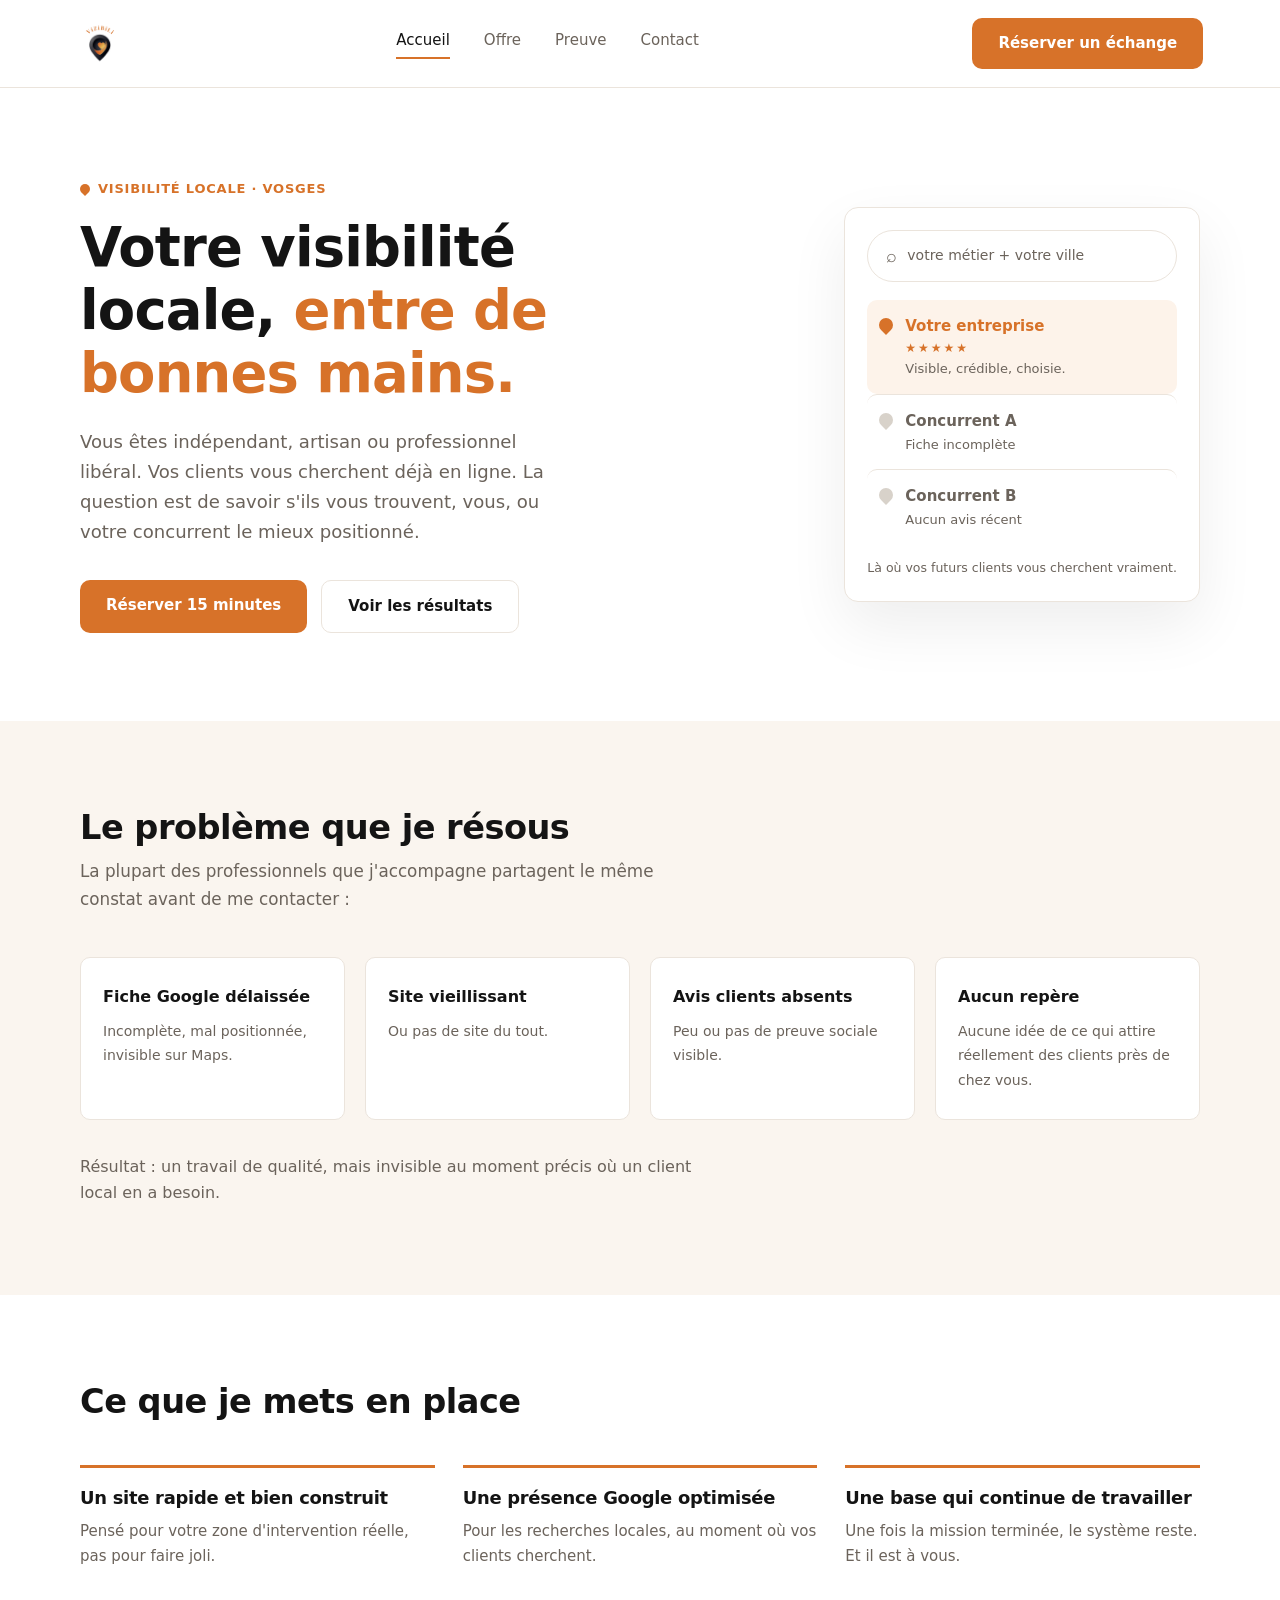
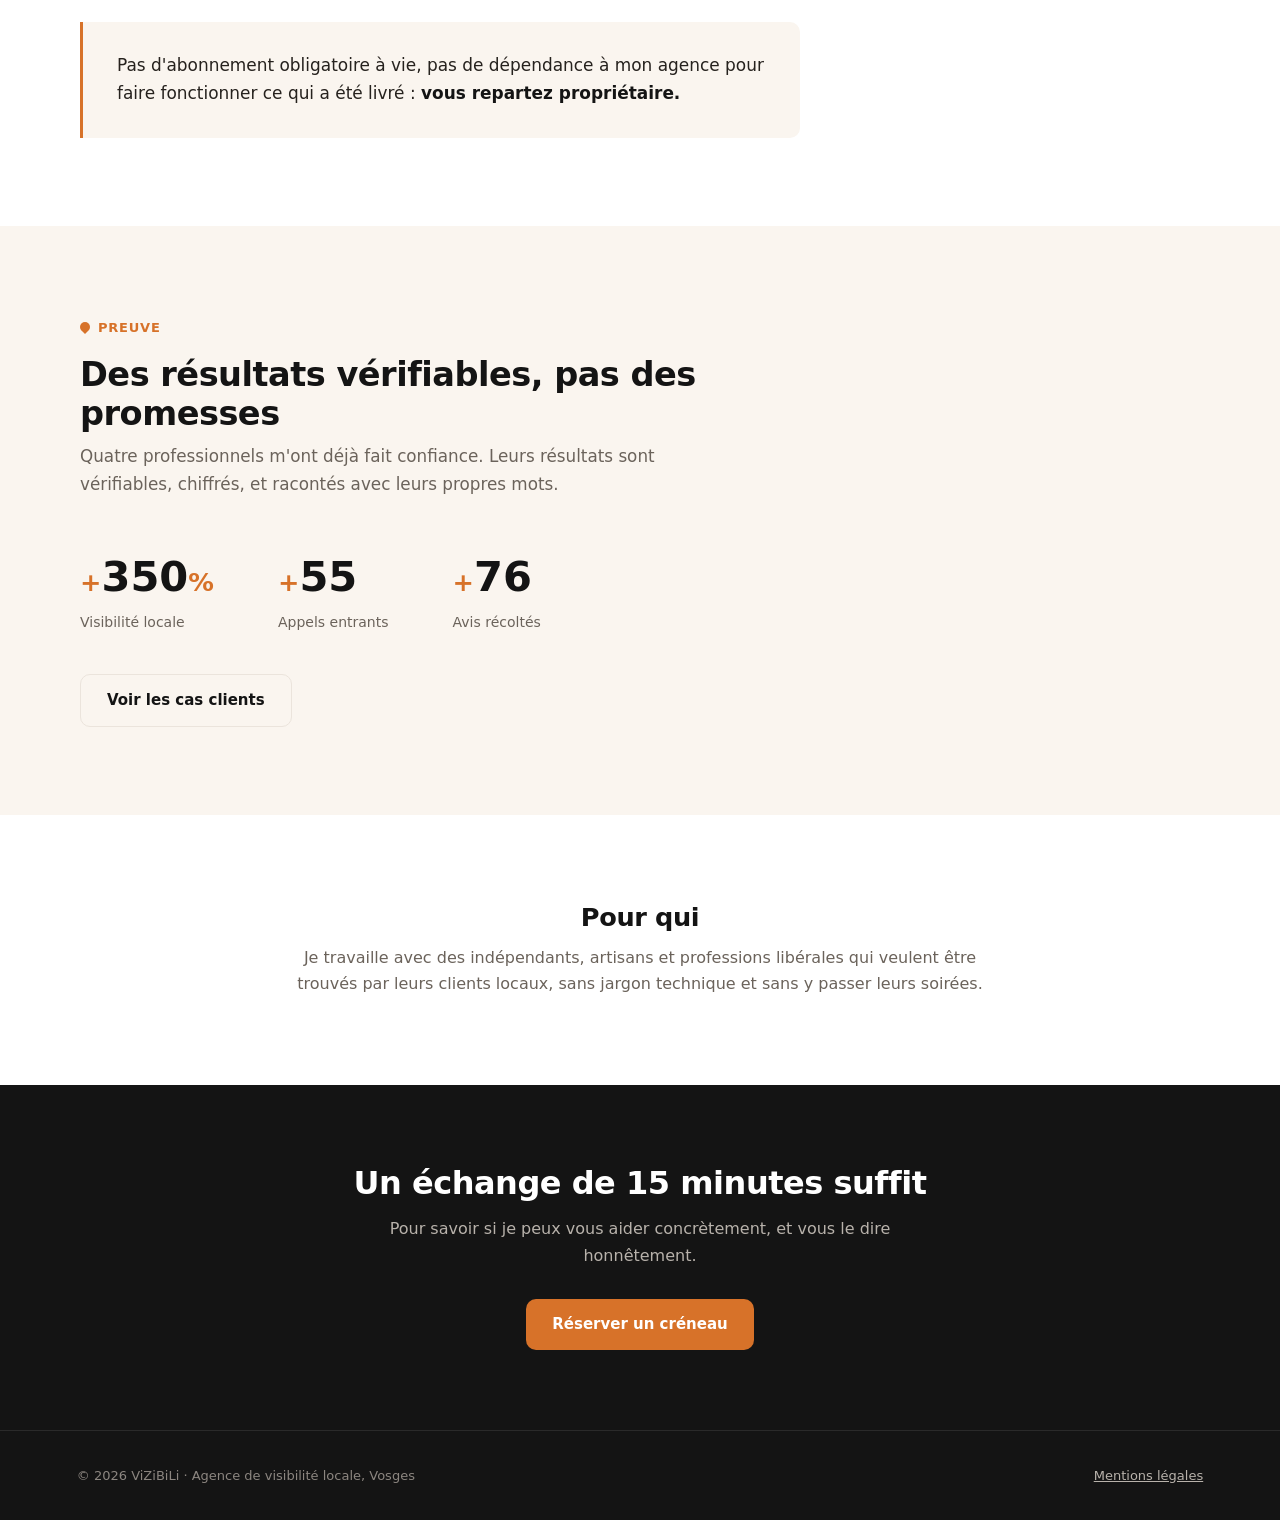
==== index.html @ 4ededbe7 "Add files via upload" ====
<!DOCTYPE html>
<html lang="fr">
<head>
<meta charset="UTF-8">
<meta name="viewport" content="width=device-width, initial-scale=1.0">
<title>Visibilité locale pour indépendants et artisans · ViZiBiLi</title>
<meta name="description" content="J'aide les indépendants, artisans et professions libérales à être trouvés par leurs clients locaux. Site, fiche Google, résultats vérifiables.">
<link rel="canonical" href="https://vizibili.fr/">
<link rel="icon" type="image/png" href="/assets/favicon.png">
<link rel="apple-touch-icon" href="/assets/apple-touch-icon.png">
<link rel="stylesheet" href="/assets/styles.css">
<meta property="og:title" content="Visibilité locale pour indépendants et artisans · ViZiBiLi">
<meta property="og:description" content="J'aide les indépendants, artisans et professions libérales à être trouvés par leurs clients locaux. Site, fiche Google, résultats vérifiables.">
<meta property="og:url" content="https://vizibili.fr/">
<meta property="og:type" content="website">
<meta property="og:image" content="https://vizibili.fr/assets/logo-vizibili.png">
<script type="application/ld+json">
{
  "@context": "https://schema.org",
  "@type": "ProfessionalService",
  "name": "ViZiBiLi",
  "url": "https://vizibili.fr/",
  "logo": "https://vizibili.fr/assets/logo-vizibili.png",
  "description": "Agence de visibilité locale pour indépendants, artisans et professions libérales.",
  "areaServed": "Vosges, France"
}
</script>
</head>
<body>

  <header class="site-header">
    <a href="/" aria-label="Accueil ViZiBiLi"><img src="/assets/logo-vizibili.png" alt="ViZiBiLi, agence de visibilité locale" width="200" height="200" style="height:46px;width:auto;"></a>
    <nav class="site-nav" aria-label="Navigation principale">
      <a href="/" class="actif">Accueil</a>
      <a href="/offre/">Offre</a>
      <a href="/cas-clients/">Preuve</a>
      <a href="/contact/">Contact</a>
    </nav>
    <a href="https://calendly.com/vizibili/15min" class="btn btn-plein">Réserver un échange</a>
  </header>

  <main>
  <section>
    <div class="contenu heros">
      <div>
        <p class="repere">Visibilité locale · Vosges</p>
        <h1>Votre visibilité locale, <em>entre de bonnes mains.</em></h1>
        <p class="sous-titre">Vous êtes indépendant, artisan ou professionnel libéral. Vos clients vous cherchent déjà en ligne. La question est de savoir s'ils vous trouvent, vous, ou votre concurrent le mieux positionné.</p>
        <div class="actions">
          <a href="https://calendly.com/vizibili/15min" class="btn btn-plein">Réserver 15 minutes</a>
          <a href="/cas-clients/" class="btn btn-ligne">Voir les résultats</a>
        </div>
      </div>
      <div class="carte-recherche" role="img" aria-label="Illustration : votre entreprise en tête des résultats de recherche locale">
        <div class="barre">votre métier + votre ville</div>
        <div class="resultat premier">
          <div class="pin"></div>
          <div>
            <div class="nom">Votre entreprise</div>
            <div class="etoiles">★★★★★</div>
            <div class="detail">Visible, crédible, choisie.</div>
          </div>
        </div>
        <div class="resultat">
          <div class="pin"></div>
          <div>
            <div class="nom-attenue">Concurrent A</div>
            <div class="detail">Fiche incomplète</div>
          </div>
        </div>
        <div class="resultat">
          <div class="pin"></div>
          <div>
            <div class="nom-attenue">Concurrent B</div>
            <div class="detail">Aucun avis récent</div>
          </div>
        </div>
        <div class="legende">Là où vos futurs clients vous cherchent vraiment.</div>
      </div>
    </div>
  </section>

  <section class="fond-chaud">
    <div class="contenu">
      <div class="titre-section">
        <h2>Le problème que je résous</h2>
        <p>La plupart des professionnels que j'accompagne partagent le même constat avant de me contacter :</p>
      </div>
      <div class="grille-4">
        <div class="carte-probleme"><strong>Fiche Google délaissée</strong><span>Incomplète, mal positionnée, invisible sur Maps.</span></div>
        <div class="carte-probleme"><strong>Site vieillissant</strong><span>Ou pas de site du tout.</span></div>
        <div class="carte-probleme"><strong>Avis clients absents</strong><span>Peu ou pas de preuve sociale visible.</span></div>
        <div class="carte-probleme"><strong>Aucun repère</strong><span>Aucune idée de ce qui attire réellement des clients près de chez vous.</span></div>
      </div>
      <p style="margin-top:34px; color:var(--texte-2); max-width:640px;">Résultat : un travail de qualité, mais invisible au moment précis où un client local en a besoin.</p>
    </div>
  </section>

  <section>
    <div class="contenu">
      <div class="titre-section">
        <h2>Ce que je mets en place</h2>
      </div>
      <div class="grille-3">
        <div class="pilier">
          <h3>Un site rapide et bien construit</h3>
          <p>Pensé pour votre zone d'intervention réelle, pas pour faire joli.</p>
        </div>
        <div class="pilier">
          <h3>Une présence Google optimisée</h3>
          <p>Pour les recherches locales, au moment où vos clients cherchent.</p>
        </div>
        <div class="pilier">
          <h3>Une base qui continue de travailler</h3>
          <p>Une fois la mission terminée, le système reste. Et il est à vous.</p>
        </div>
      </div>
      <div class="engagement">
        Pas d'abonnement obligatoire à vie, pas de dépendance à mon agence pour faire fonctionner ce qui a été livré : <strong>vous repartez propriétaire.</strong>
      </div>
    </div>
  </section>

  <section class="fond-chaud">
    <div class="contenu">
      <p class="repere">Preuve</p>
      <div class="titre-section">
        <h2>Des résultats vérifiables, pas des promesses</h2>
        <p>Quatre professionnels m'ont déjà fait confiance. Leurs résultats sont vérifiables, chiffrés, et racontés avec leurs propres mots.</p>
      </div>
      <div class="stats-bande">
        <div class="stat"><div class="chiffre"><small>+</small>350<small>%</small></div><div class="label">Visibilité locale</div></div>
        <div class="stat"><div class="chiffre"><small>+</small>55</div><div class="label">Appels entrants</div></div>
        <div class="stat"><div class="chiffre"><small>+</small>76</div><div class="label">Avis récoltés</div></div>
      </div>
      <a href="/cas-clients/" class="btn btn-ligne">Voir les cas clients</a>
    </div>
  </section>

  <section>
    <div class="contenu" style="max-width:720px; text-align:center;">
      <h2 style="font-size:1.6rem; margin-bottom:12px;">Pour qui</h2>
      <p style="color:var(--texte-2);">Je travaille avec des indépendants, artisans et professions libérales qui veulent être trouvés par leurs clients locaux, sans jargon technique et sans y passer leurs soirées.</p>
    </div>
  </section>

  <div class="bande-finale">
    <h2>Un échange de 15 minutes suffit</h2>
    <p>Pour savoir si je peux vous aider concrètement, et vous le dire honnêtement.</p>
    <a href="https://calendly.com/vizibili/15min" class="btn btn-plein">Réserver un créneau</a>
  </div>
  </main>

  <footer>
    <div>© 2026 ViZiBiLi · Agence de visibilité locale, Vosges</div>
    <div><a href="/mentions-legales/">Mentions légales</a></div>
  </footer>

</body>
</html>
---- assets/styles.css ----
/* ============================================================
   VIZIBILI.FR — Feuille de style de production
   Dérivée de VIZIBILI-SITE_MAQUETTE_v2 (fait foi pour le rendu)
   ============================================================ */

/* Polices : à héberger localement avant bascule (voir README).
   Tant que les fichiers woff2 ne sont pas déposés dans /fonts/,
   la pile de secours système prend le relais proprement. */
@font-face {
  font-family: 'Archivo';
  src: url('/fonts/archivo-700.woff2') format('woff2');
  font-weight: 700; font-style: normal; font-display: swap;
}
@font-face {
  font-family: 'Archivo';
  src: url('/fonts/archivo-800.woff2') format('woff2');
  font-weight: 800; font-style: normal; font-display: swap;
}
@font-face {
  font-family: 'Inter';
  src: url('/fonts/inter-400.woff2') format('woff2');
  font-weight: 400; font-style: normal; font-display: swap;
}
@font-face {
  font-family: 'Inter';
  src: url('/fonts/inter-600.woff2') format('woff2');
  font-weight: 600; font-style: normal; font-display: swap;
}

:root {
  --orange: #D77229;
  --orange-vif: #FF9A4D;
  --encre: #141414;
  --texte: #26221E;
  --texte-2: #6B635B;
  --papier: #FFFFFF;
  --papier-chaud: #FAF5EF;
  --trait: #EBE4DC;
  --rayon: 10px;
}

* { margin: 0; padding: 0; box-sizing: border-box; }
html { scroll-behavior: smooth; }
@media (prefers-reduced-motion: reduce) {
  html { scroll-behavior: auto; }
  * { transition: none !important; }
}

body {
  font-family: 'Inter', system-ui, -apple-system, 'Segoe UI', sans-serif;
  color: var(--texte);
  background: var(--papier);
  line-height: 1.65;
  font-size: 16px;
}

h1, h2, h3, h4 {
  font-family: 'Archivo', system-ui, -apple-system, 'Segoe UI', sans-serif;
  color: var(--encre);
  line-height: 1.15;
  letter-spacing: -0.015em;
}

a { color: inherit; }
a:focus-visible, button:focus-visible { outline: 3px solid var(--orange); outline-offset: 2px; }

/* ===== EN-TÊTE ===== */
.site-header {
  display: flex; align-items: center; justify-content: space-between; gap: 20px;
  padding: 18px 6vw;
  border-bottom: 1px solid var(--trait);
  background: var(--papier);
}
.site-header img { height: 46px; width: auto; display: block; }
.site-nav { display: flex; gap: 34px; font-size: 15px; font-weight: 500; }
.site-nav a { text-decoration: none; color: var(--texte-2); padding-bottom: 4px; }
.site-nav a.actif { color: var(--encre); border-bottom: 2px solid var(--orange); }
.site-nav a:hover { color: var(--encre); }

.btn {
  display: inline-block;
  font-family: 'Inter', system-ui, sans-serif; font-weight: 600; font-size: 15px;
  padding: 13px 26px; border-radius: var(--rayon);
  text-decoration: none;
  transition: background 0.15s ease, border-color 0.15s ease;
}
.btn-plein { background: var(--orange); color: #fff; }
.btn-plein:hover { background: #C2651F; }
.btn-ligne { border: 1.5px solid var(--trait); color: var(--encre); }
.btn-ligne:hover { border-color: var(--encre); }

section { padding: 88px 6vw; }
.contenu { max-width: 1120px; margin: 0 auto; }

/* Repère : motif signature (point de localisation) */
.repere {
  display: inline-flex; align-items: center; gap: 8px;
  font-size: 13px; font-weight: 600; letter-spacing: 0.06em; text-transform: uppercase;
  color: var(--orange); margin-bottom: 18px;
}
.repere::before {
  content: ""; width: 10px; height: 10px; border-radius: 50% 50% 50% 0;
  background: var(--orange); transform: rotate(-45deg); display: inline-block;
}

/* ===== HÉROS ===== */
.heros { display: grid; grid-template-columns: 1.05fr 0.95fr; gap: 60px; align-items: center; }
.heros h1 { font-size: clamp(2.2rem, 4.4vw, 3.4rem); font-weight: 800; margin-bottom: 22px; }
.heros h1 em { font-style: normal; color: var(--orange); }
.heros .sous-titre { font-size: 1.13rem; color: var(--texte-2); max-width: 480px; margin-bottom: 34px; }
.heros .actions { display: flex; gap: 14px; flex-wrap: wrap; }

/* Carte de recherche locale (élément signature) */
.carte-recherche {
  background: var(--papier);
  border: 1px solid var(--trait);
  border-radius: 14px;
  box-shadow: 0 24px 60px rgba(20, 20, 20, 0.07);
  padding: 22px;
  max-width: 440px;
  margin-left: auto;
}
.carte-recherche .barre {
  display: flex; align-items: center; gap: 10px;
  border: 1px solid var(--trait); border-radius: 999px;
  padding: 10px 18px; font-size: 14px; color: var(--texte-2);
  margin-bottom: 18px;
}
.carte-recherche .barre::before { content: "⌕"; font-size: 18px; color: var(--texte-2); }
.resultat { display: flex; align-items: flex-start; gap: 12px; padding: 14px 12px; border-radius: var(--rayon); }
.resultat + .resultat { border-top: 1px solid var(--trait); }
.resultat .pin { flex: none; width: 14px; height: 14px; border-radius: 50% 50% 50% 0; transform: rotate(-45deg); background: #D8D2CA; margin-top: 4px; }
.resultat.premier { background: #FDF3EA; }
.resultat.premier .pin { background: var(--orange); }
.resultat .nom { font-weight: 600; font-size: 15px; color: var(--encre); }
.resultat.premier .nom { color: var(--orange); }
.resultat .nom-attenue { font-weight: 600; font-size: 15px; color: var(--texte-2); }
.resultat .detail { font-size: 13px; color: var(--texte-2); }
.resultat .etoiles { color: var(--orange); font-size: 12px; letter-spacing: 2px; }
.carte-recherche .legende { text-align: center; font-size: 12.5px; color: var(--texte-2); margin-top: 14px; }

/* ===== SECTIONS ===== */
.titre-section { margin-bottom: 44px; max-width: 620px; }
.titre-section h2 { font-size: clamp(1.6rem, 2.8vw, 2.1rem); font-weight: 700; margin-bottom: 10px; }
.titre-section p { color: var(--texte-2); font-size: 1.05rem; }

.fond-chaud { background: var(--papier-chaud); }

.grille-4 { display: grid; grid-template-columns: repeat(4, 1fr); gap: 20px; }
.carte-probleme {
  background: var(--papier); border: 1px solid var(--trait); border-radius: var(--rayon);
  padding: 26px 22px; font-size: 15px;
}
.carte-probleme strong { display: block; font-family: 'Archivo', system-ui, sans-serif; font-size: 1rem; color: var(--encre); margin-bottom: 8px; }
.carte-probleme span { color: var(--texte-2); font-size: 14px; }

.grille-3 { display: grid; grid-template-columns: repeat(3, 1fr); gap: 28px; }
.pilier { border-top: 3px solid var(--orange); padding-top: 20px; }
.pilier h3 { font-size: 1.12rem; margin-bottom: 10px; }
.pilier p { color: var(--texte-2); font-size: 15px; }

.engagement {
  margin-top: 54px; padding: 30px 34px;
  border-left: 3px solid var(--orange);
  background: var(--papier-chaud);
  border-radius: 0 var(--rayon) var(--rayon) 0;
  font-size: 1.06rem; max-width: 720px;
}
.engagement strong { color: var(--encre); }

.stats-bande { display: flex; gap: 64px; flex-wrap: wrap; margin: 40px 0; }
.stats-bande .stat .chiffre {
  font-family: 'Archivo', system-ui, sans-serif; font-weight: 800; font-size: 2.6rem; color: var(--encre);
  font-variant-numeric: tabular-nums;
}
.stats-bande .stat .chiffre small { color: var(--orange); font-size: 1.6rem; }
.stats-bande .stat .label { font-size: 14px; color: var(--texte-2); }

.bande-finale { background: var(--encre); color: #fff; text-align: center; padding: 80px 6vw; }
.bande-finale h2 { color: #fff; font-size: clamp(1.5rem, 2.6vw, 2rem); margin-bottom: 14px; }
.bande-finale p { color: #B8B2AB; max-width: 520px; margin: 0 auto 30px; }

footer {
  background: var(--encre); color: #8C8680; padding: 34px 6vw; font-size: 13px;
  border-top: 1px solid #2A2A2A; display: flex; justify-content: space-between; flex-wrap: wrap; gap: 10px;
}
footer a { color: #B8B2AB; }

/* ===== OFFRE ===== */
.offre-carte {
  border: 1px solid var(--trait); border-radius: 14px; padding: 46px;
  max-width: 720px; margin: 0 auto;
  box-shadow: 0 18px 50px rgba(20,20,20,0.05);
  text-align: left;
}
.offre-carte .repere { margin-bottom: 10px; }
.offre-carte h2 { font-size: 1.5rem; margin-bottom: 26px; }
.inclusion { display: flex; gap: 16px; padding: 18px 0; }
.inclusion + .inclusion { border-top: 1px solid var(--trait); }
.inclusion .pin-inclus { flex: none; width: 12px; height: 12px; border-radius: 50% 50% 50% 0; transform: rotate(-45deg); background: var(--orange); margin-top: 7px; }
.inclusion strong { display: block; font-family: 'Archivo', system-ui, sans-serif; color: var(--encre); margin-bottom: 4px; }
.inclusion p { color: var(--texte-2); font-size: 15px; }

.pas-fait {
  max-width: 720px; margin: 40px auto 0;
  padding: 26px 30px; border: 1px dashed var(--trait); border-radius: var(--rayon);
  text-align: left;
}
.pas-fait h3 { font-size: 1.02rem; margin-bottom: 8px; }
.pas-fait p { color: var(--texte-2); font-size: 15px; }

.conditions { display: flex; gap: 40px; justify-content: center; flex-wrap: wrap; margin-top: 48px; }
.conditions div { font-size: 15px; color: var(--texte-2); display: flex; align-items: center; gap: 8px; }
.conditions div::before { content: ""; width: 9px; height: 9px; border-radius: 50% 50% 50% 0; background: var(--orange); transform: rotate(-45deg); }

/* ===== PREUVE ===== */
.cas { border: 1px solid var(--trait); border-radius: 14px; padding: 44px; margin-bottom: 36px; background: var(--papier); }
.cas .secteur { font-size: 13px; font-weight: 600; letter-spacing: 0.05em; text-transform: uppercase; color: var(--orange); margin-bottom: 8px; }
.cas h2 { font-size: 1.35rem; margin-bottom: 4px; }
.cas .lieu { color: var(--texte-2); font-size: 14px; margin-bottom: 24px; }
.cas .chiffres { display: flex; gap: 48px; flex-wrap: wrap; padding: 22px 0; border-top: 1px solid var(--trait); border-bottom: 1px solid var(--trait); margin-bottom: 26px; }
.cas .chiffres .c { font-family: 'Archivo', system-ui, sans-serif; font-weight: 800; font-size: 1.9rem; color: var(--encre); font-variant-numeric: tabular-nums; }
.cas .chiffres .c small { color: var(--orange); font-size: 1.2rem; }
.cas .chiffres .l { font-size: 13.5px; color: var(--texte-2); }
.cas h3 { font-size: 1rem; color: var(--orange); margin: 24px 0 8px; }
.cas .recit p { color: var(--texte-2); font-size: 15px; max-width: 760px; }
.cas blockquote { margin-top: 30px; padding: 24px 28px; background: var(--papier-chaud); border-radius: var(--rayon); font-size: 15.5px; color: var(--texte); }
.cas blockquote footer { background: none; border: none; padding: 12px 0 0; color: var(--texte-2); font-weight: 600; font-size: 14px; display: block; }

/* ===== CONTACT ===== */
.contact-bloc { text-align: center; max-width: 560px; margin: 40px auto; }
.contact-bloc h1 { font-size: clamp(2rem, 3.6vw, 2.6rem); margin-bottom: 18px; }
.contact-bloc p { color: var(--texte-2); font-size: 1.1rem; margin-bottom: 34px; }

/* ===== PAGES SIMPLES (mentions légales) ===== */
.page-simple { max-width: 720px; margin: 0 auto; }
.page-simple h1 { font-size: 2rem; margin-bottom: 28px; }
.page-simple h2 { font-size: 1.2rem; margin: 28px 0 10px; }
.page-simple p { color: var(--texte-2); margin-bottom: 12px; }

@media (max-width: 980px) {
  .heros { grid-template-columns: 1fr; }
  .carte-recherche { margin: 0 auto; }
  .grille-4 { grid-template-columns: repeat(2, 1fr); }
  .grille-3 { grid-template-columns: 1fr; }
}
@media (max-width: 640px) {
  section { padding: 60px 24px; }
  .grille-4 { grid-template-columns: 1fr; }
  .site-nav { display: none; }
  .cas { padding: 28px 22px; }
  .stats-bande { gap: 32px; }
}
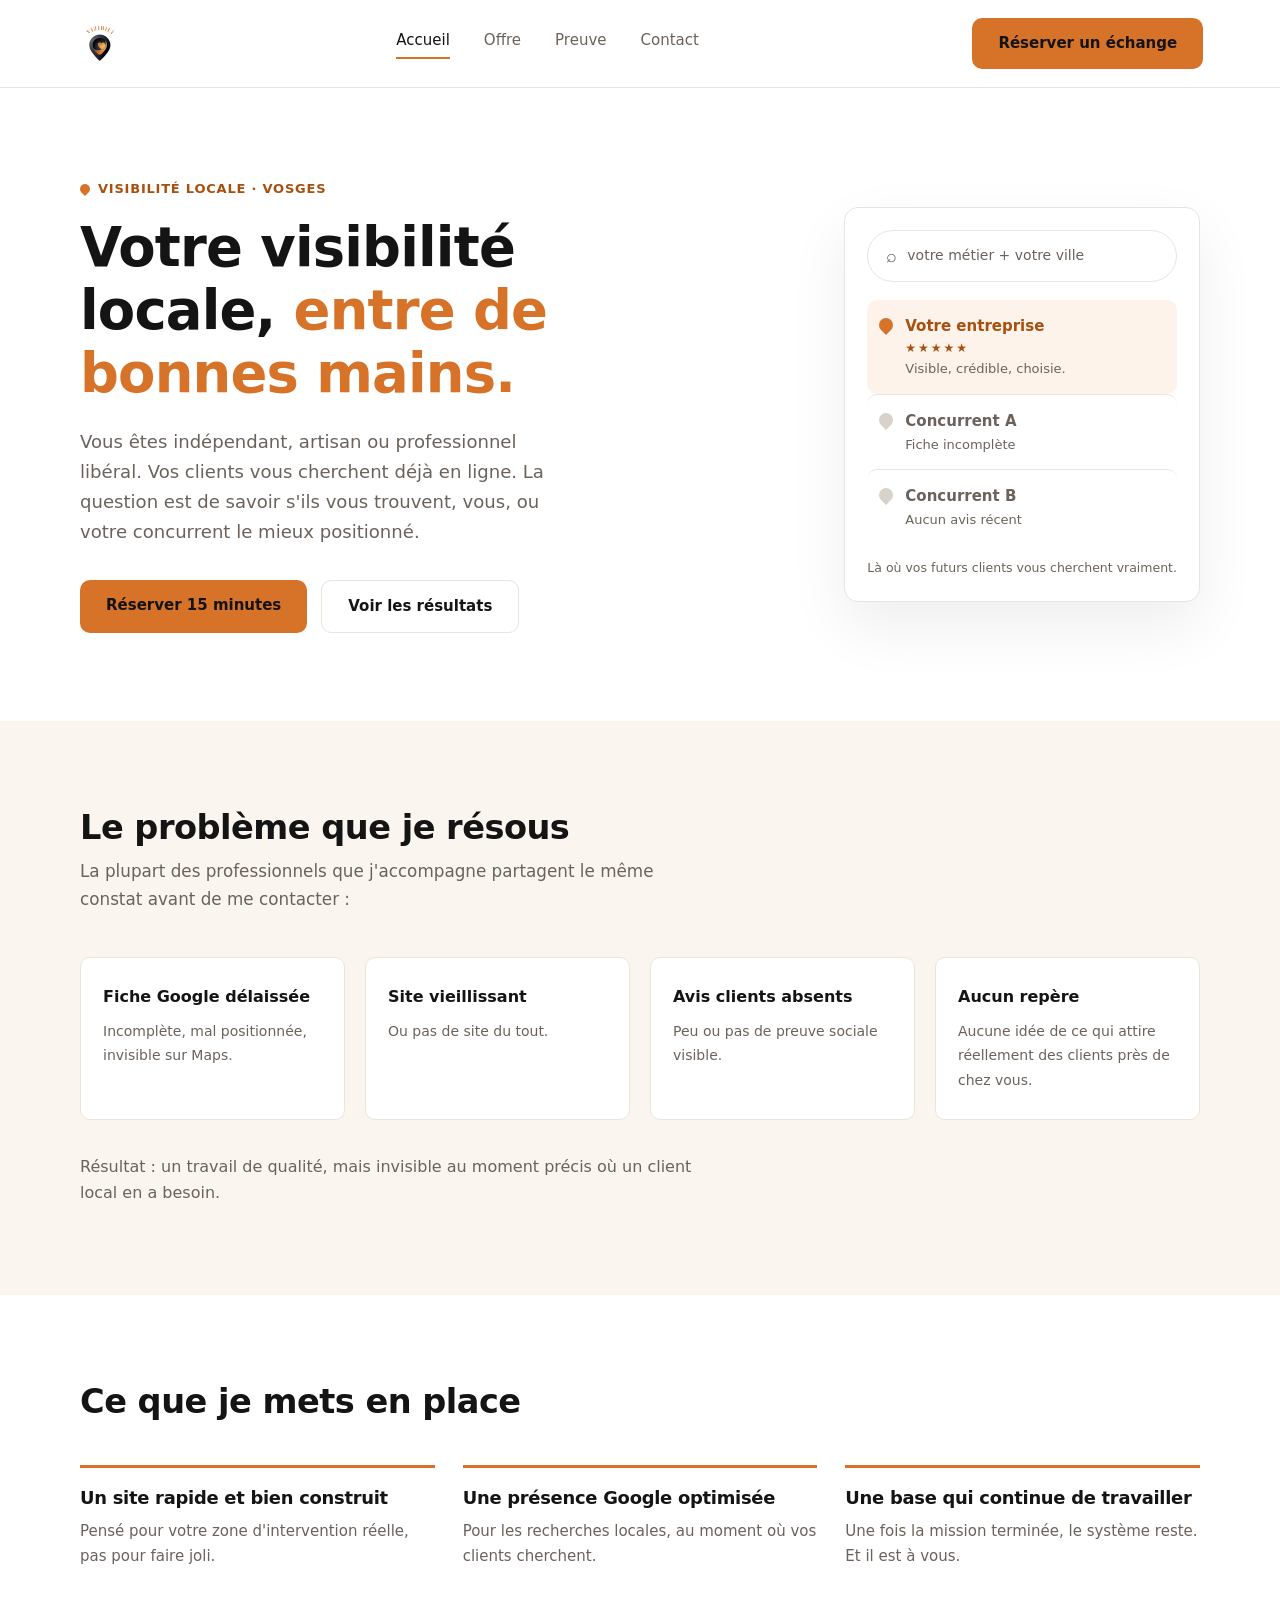
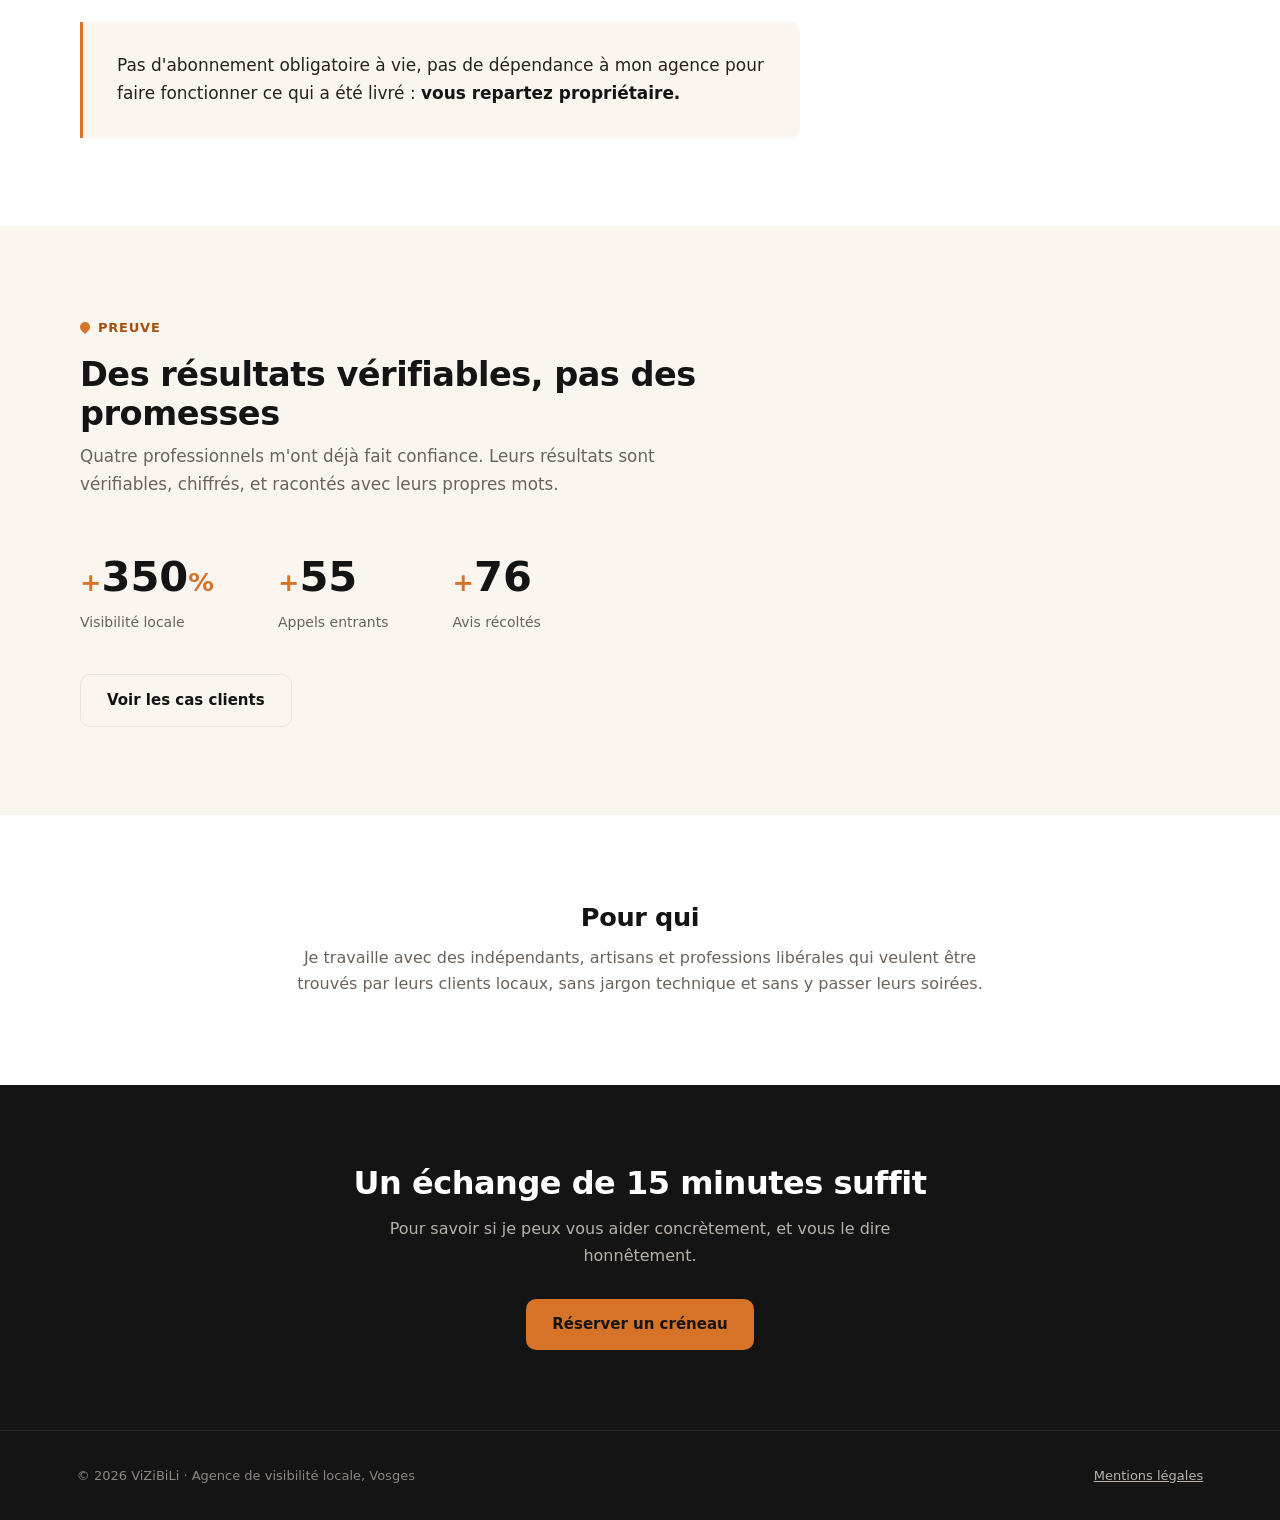
==== commit 65397bb8: "Add files via upload" ====
--- a/index.html
+++ b/index.html
@@ -29,7 +29,7 @@
 <body>
 
   <header class="site-header">
-    <a href="/" aria-label="Accueil ViZiBiLi"><img src="/assets/logo-vizibili.png" alt="ViZiBiLi, agence de visibilité locale" width="200" height="200" style="height:46px;width:auto;"></a>
+    <a href="/" aria-label="Accueil ViZiBiLi"><img src="/assets/logo-vizibili.png" alt="ViZiBiLi, agence de visibilité locale" width="92" height="92" style="height:46px;width:auto;"></a>
     <nav class="site-nav" aria-label="Navigation principale">
       <a href="/" class="actif">Accueil</a>
       <a href="/offre/">Offre</a>
--- a/assets/styles.css
+++ b/assets/styles.css
@@ -30,6 +30,7 @@
 :root {
   --orange: #D77229;
   --orange-vif: #FF9A4D;
+  --orange-texte: #A8500F; /* déclinaison accessible de l'orange pour le petit texte (contraste ≥ 4,5:1 sur fonds clairs) */
   --encre: #141414;
   --texte: #26221E;
   --texte-2: #6B635B;
@@ -84,8 +85,8 @@
   text-decoration: none;
   transition: background 0.15s ease, border-color 0.15s ease;
 }
-.btn-plein { background: var(--orange); color: #fff; }
-.btn-plein:hover { background: #C2651F; }
+.btn-plein { background: var(--orange); color: var(--encre); }
+.btn-plein:hover { background: var(--orange-vif); }
 .btn-ligne { border: 1.5px solid var(--trait); color: var(--encre); }
 .btn-ligne:hover { border-color: var(--encre); }
 
@@ -96,7 +97,7 @@
 .repere {
   display: inline-flex; align-items: center; gap: 8px;
   font-size: 13px; font-weight: 600; letter-spacing: 0.06em; text-transform: uppercase;
-  color: var(--orange); margin-bottom: 18px;
+  color: var(--orange-texte); margin-bottom: 18px;
 }
 .repere::before {
   content: ""; width: 10px; height: 10px; border-radius: 50% 50% 50% 0;
@@ -133,10 +134,10 @@
 .resultat.premier { background: #FDF3EA; }
 .resultat.premier .pin { background: var(--orange); }
 .resultat .nom { font-weight: 600; font-size: 15px; color: var(--encre); }
-.resultat.premier .nom { color: var(--orange); }
+.resultat.premier .nom { color: var(--orange-texte); }
 .resultat .nom-attenue { font-weight: 600; font-size: 15px; color: var(--texte-2); }
 .resultat .detail { font-size: 13px; color: var(--texte-2); }
-.resultat .etoiles { color: var(--orange); font-size: 12px; letter-spacing: 2px; }
+.resultat .etoiles { color: var(--orange-texte); font-size: 12px; letter-spacing: 2px; }
 .carte-recherche .legende { text-align: center; font-size: 12.5px; color: var(--texte-2); margin-top: 14px; }
 
 /* ===== SECTIONS ===== */
@@ -215,14 +216,14 @@
 
 /* ===== PREUVE ===== */
 .cas { border: 1px solid var(--trait); border-radius: 14px; padding: 44px; margin-bottom: 36px; background: var(--papier); }
-.cas .secteur { font-size: 13px; font-weight: 600; letter-spacing: 0.05em; text-transform: uppercase; color: var(--orange); margin-bottom: 8px; }
+.cas .secteur { font-size: 13px; font-weight: 600; letter-spacing: 0.05em; text-transform: uppercase; color: var(--orange-texte); margin-bottom: 8px; }
 .cas h2 { font-size: 1.35rem; margin-bottom: 4px; }
 .cas .lieu { color: var(--texte-2); font-size: 14px; margin-bottom: 24px; }
 .cas .chiffres { display: flex; gap: 48px; flex-wrap: wrap; padding: 22px 0; border-top: 1px solid var(--trait); border-bottom: 1px solid var(--trait); margin-bottom: 26px; }
 .cas .chiffres .c { font-family: 'Archivo', system-ui, sans-serif; font-weight: 800; font-size: 1.9rem; color: var(--encre); font-variant-numeric: tabular-nums; }
 .cas .chiffres .c small { color: var(--orange); font-size: 1.2rem; }
 .cas .chiffres .l { font-size: 13.5px; color: var(--texte-2); }
-.cas h3 { font-size: 1rem; color: var(--orange); margin: 24px 0 8px; }
+.cas h3 { font-size: 1rem; color: var(--orange-texte); margin: 24px 0 8px; }
 .cas .recit p { color: var(--texte-2); font-size: 15px; max-width: 760px; }
 .cas blockquote { margin-top: 30px; padding: 24px 28px; background: var(--papier-chaud); border-radius: var(--rayon); font-size: 15.5px; color: var(--texte); }
 .cas blockquote footer { background: none; border: none; padding: 12px 0 0; color: var(--texte-2); font-weight: 600; font-size: 14px; display: block; }
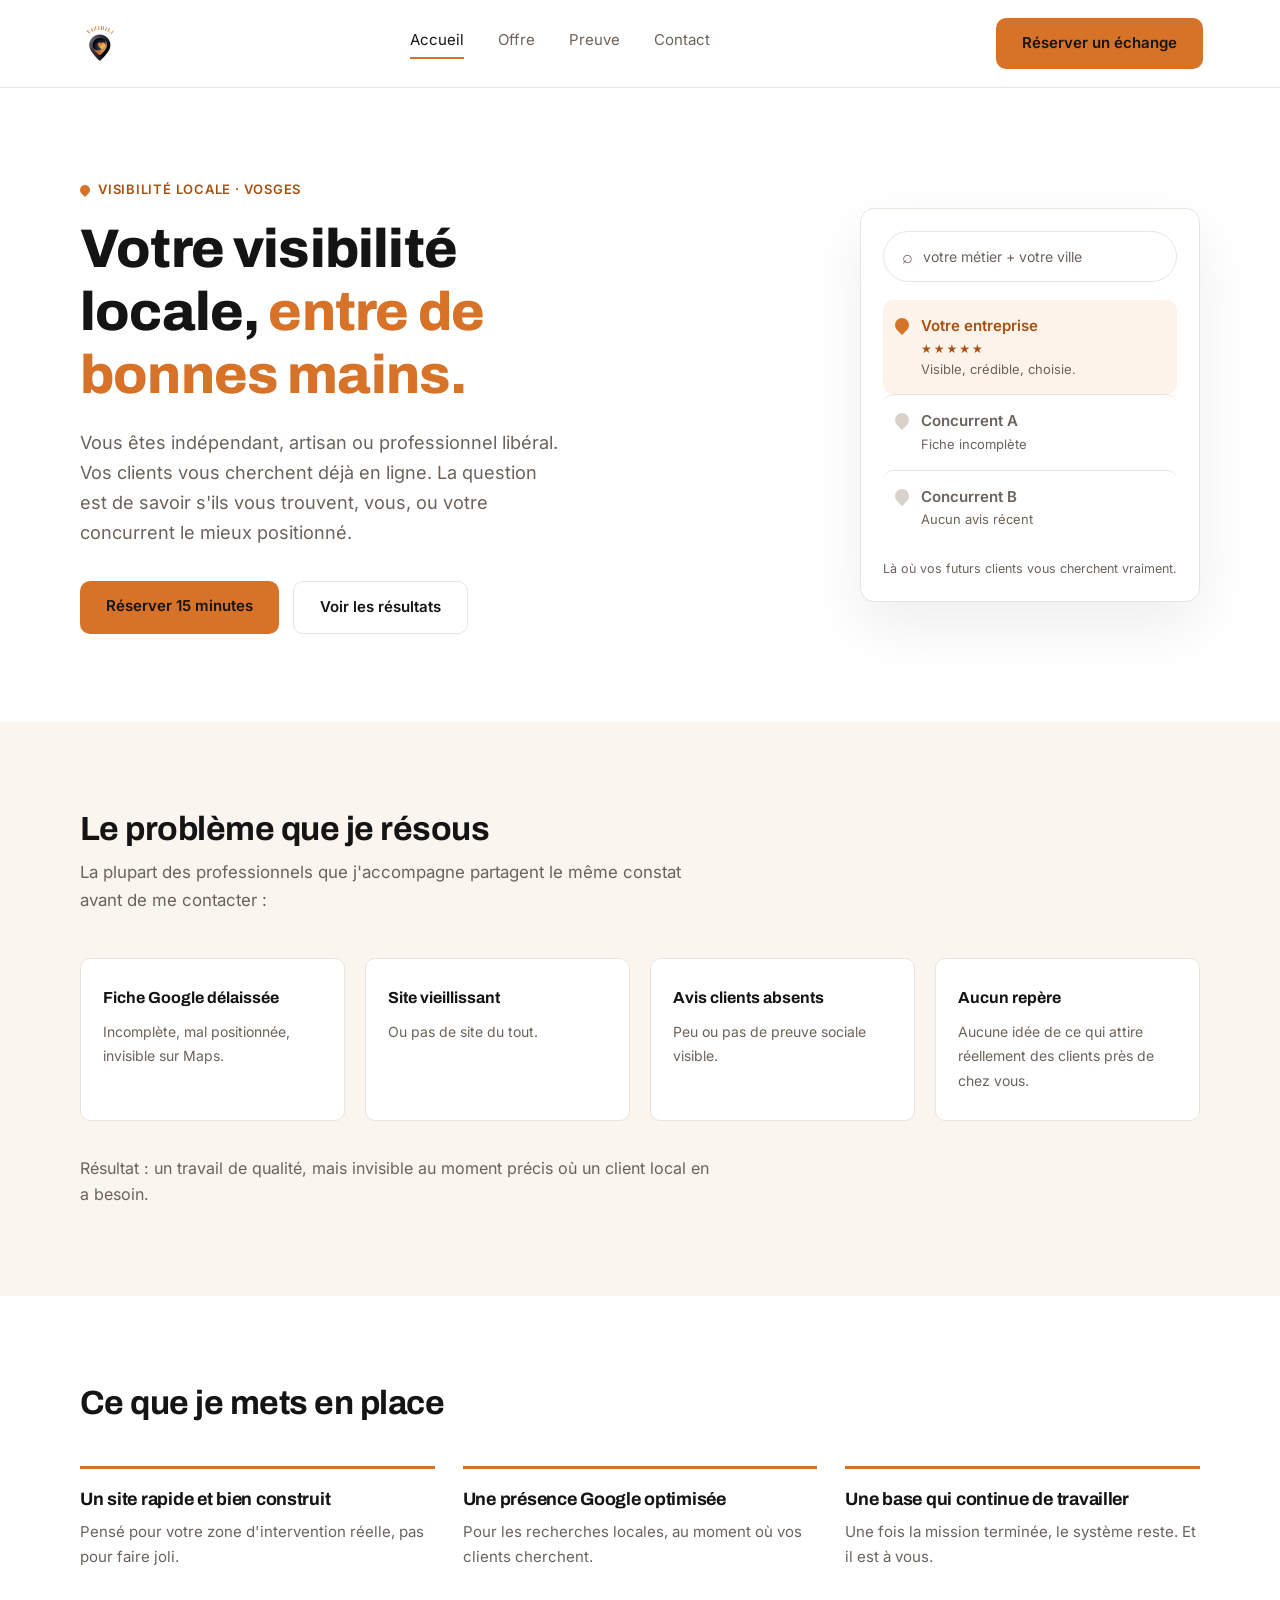
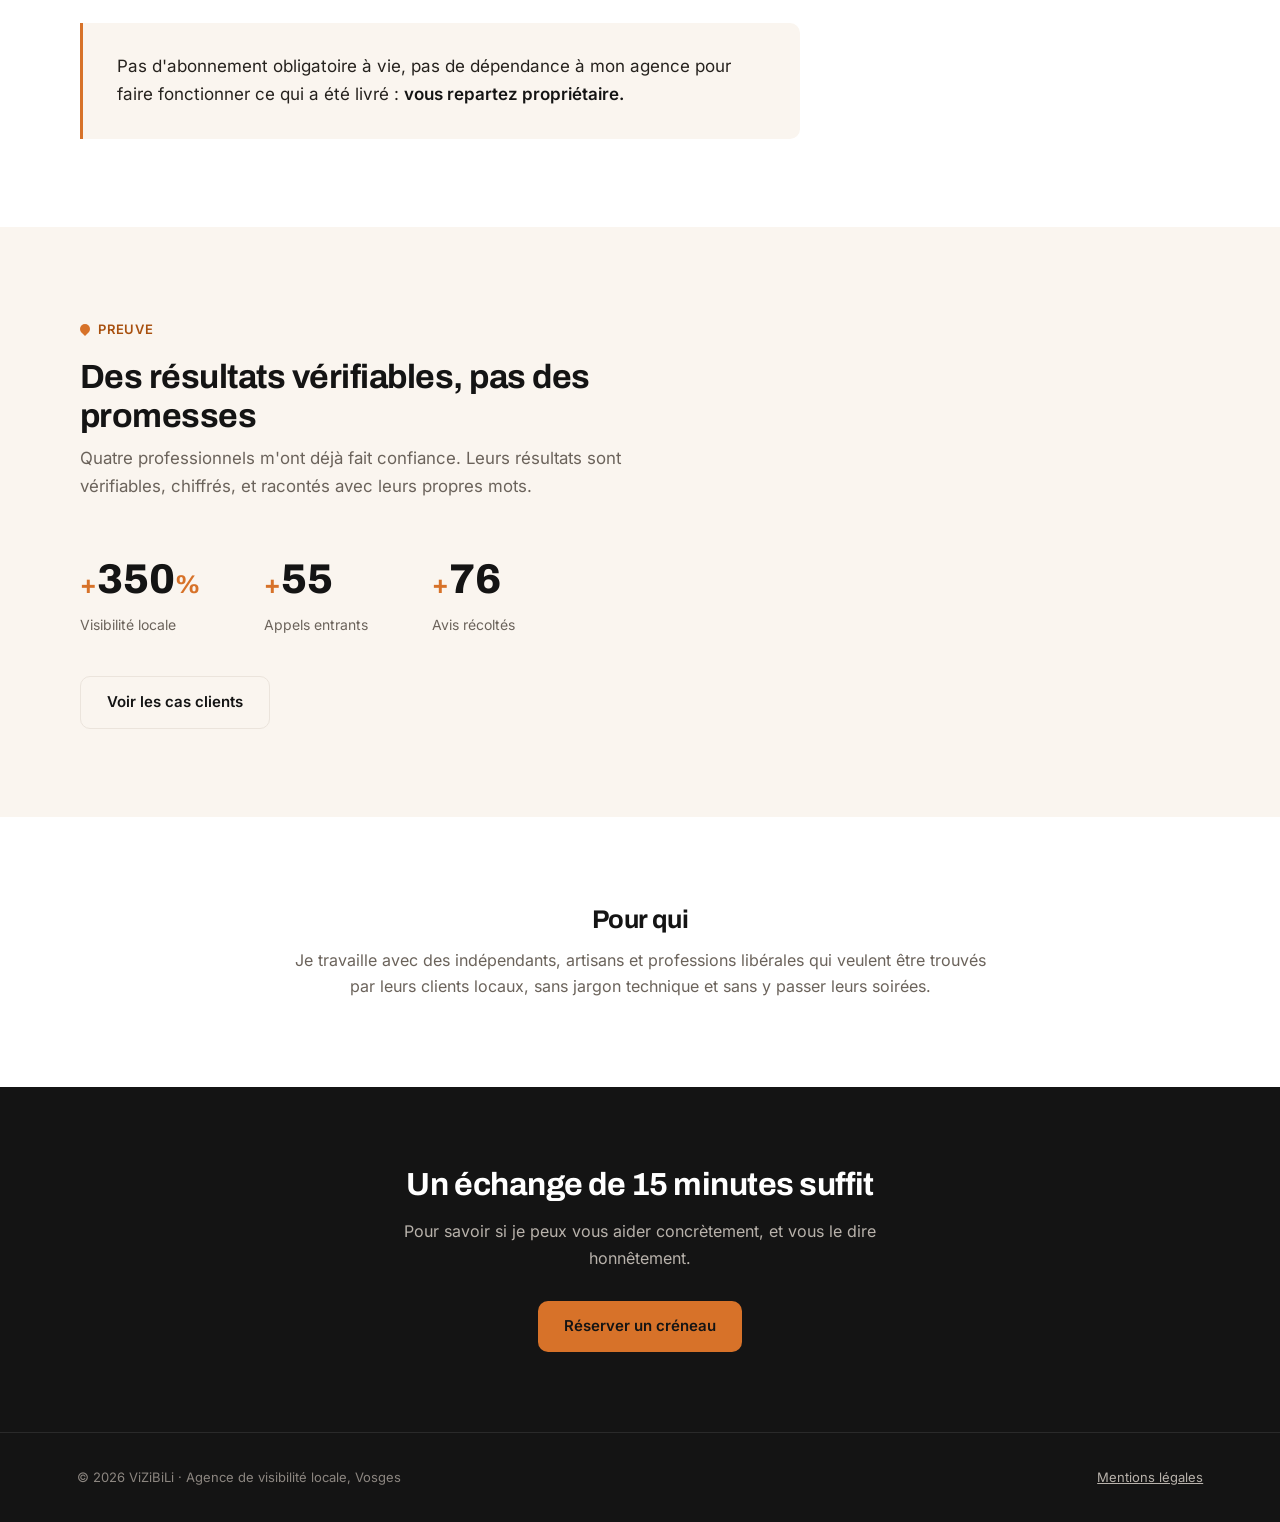
==== commit dddd3bcc: "Add files via upload" ====
--- a/index.html
+++ b/index.html
@@ -8,6 +8,8 @@
 <link rel="canonical" href="https://vizibili.fr/">
 <link rel="icon" type="image/png" href="/assets/favicon.png">
 <link rel="apple-touch-icon" href="/assets/apple-touch-icon.png">
+<link rel="preload" href="/fonts/archivo-800.woff2" as="font" type="font/woff2" crossorigin>
+<link rel="preload" href="/fonts/inter-400.woff2" as="font" type="font/woff2" crossorigin>
 <link rel="stylesheet" href="/assets/styles.css">
 <meta property="og:title" content="Visibilité locale pour indépendants et artisans · ViZiBiLi">
 <meta property="og:description" content="J'aide les indépendants, artisans et professions libérales à être trouvés par leurs clients locaux. Site, fiche Google, résultats vérifiables.">
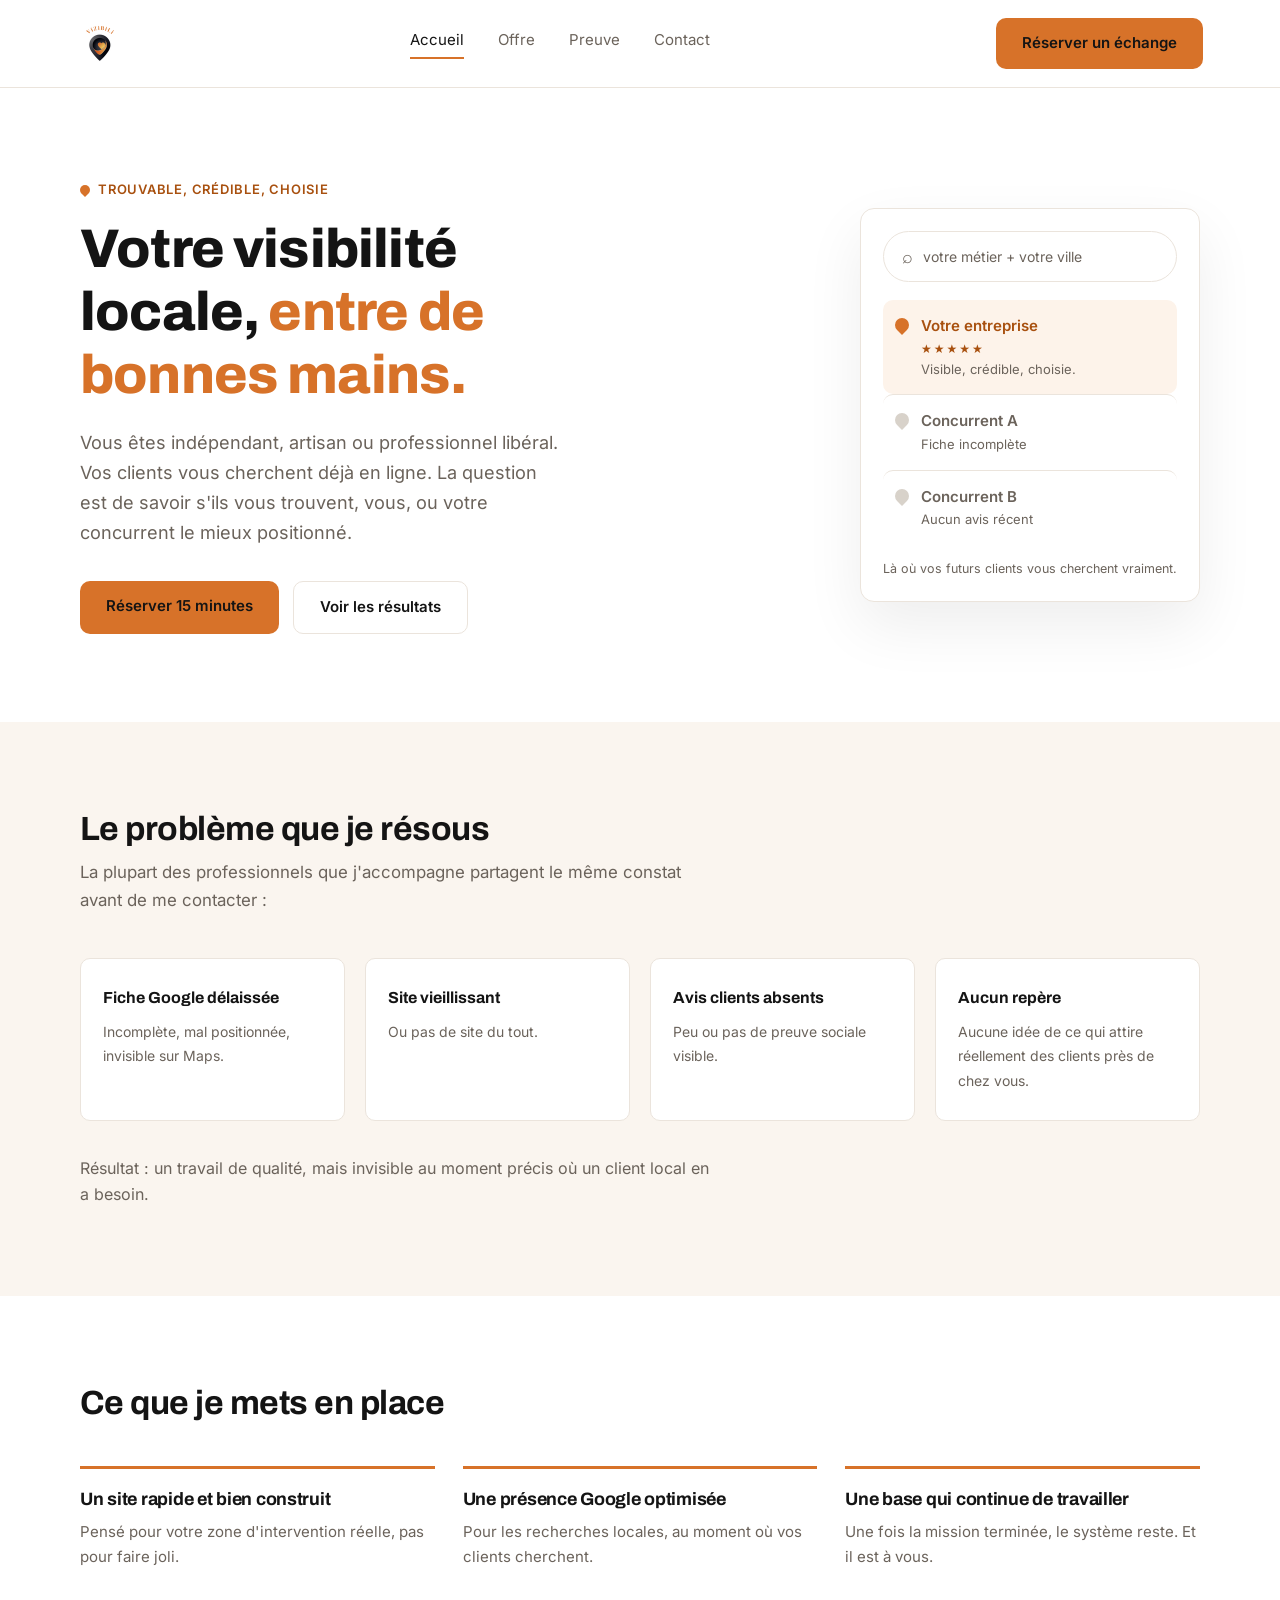
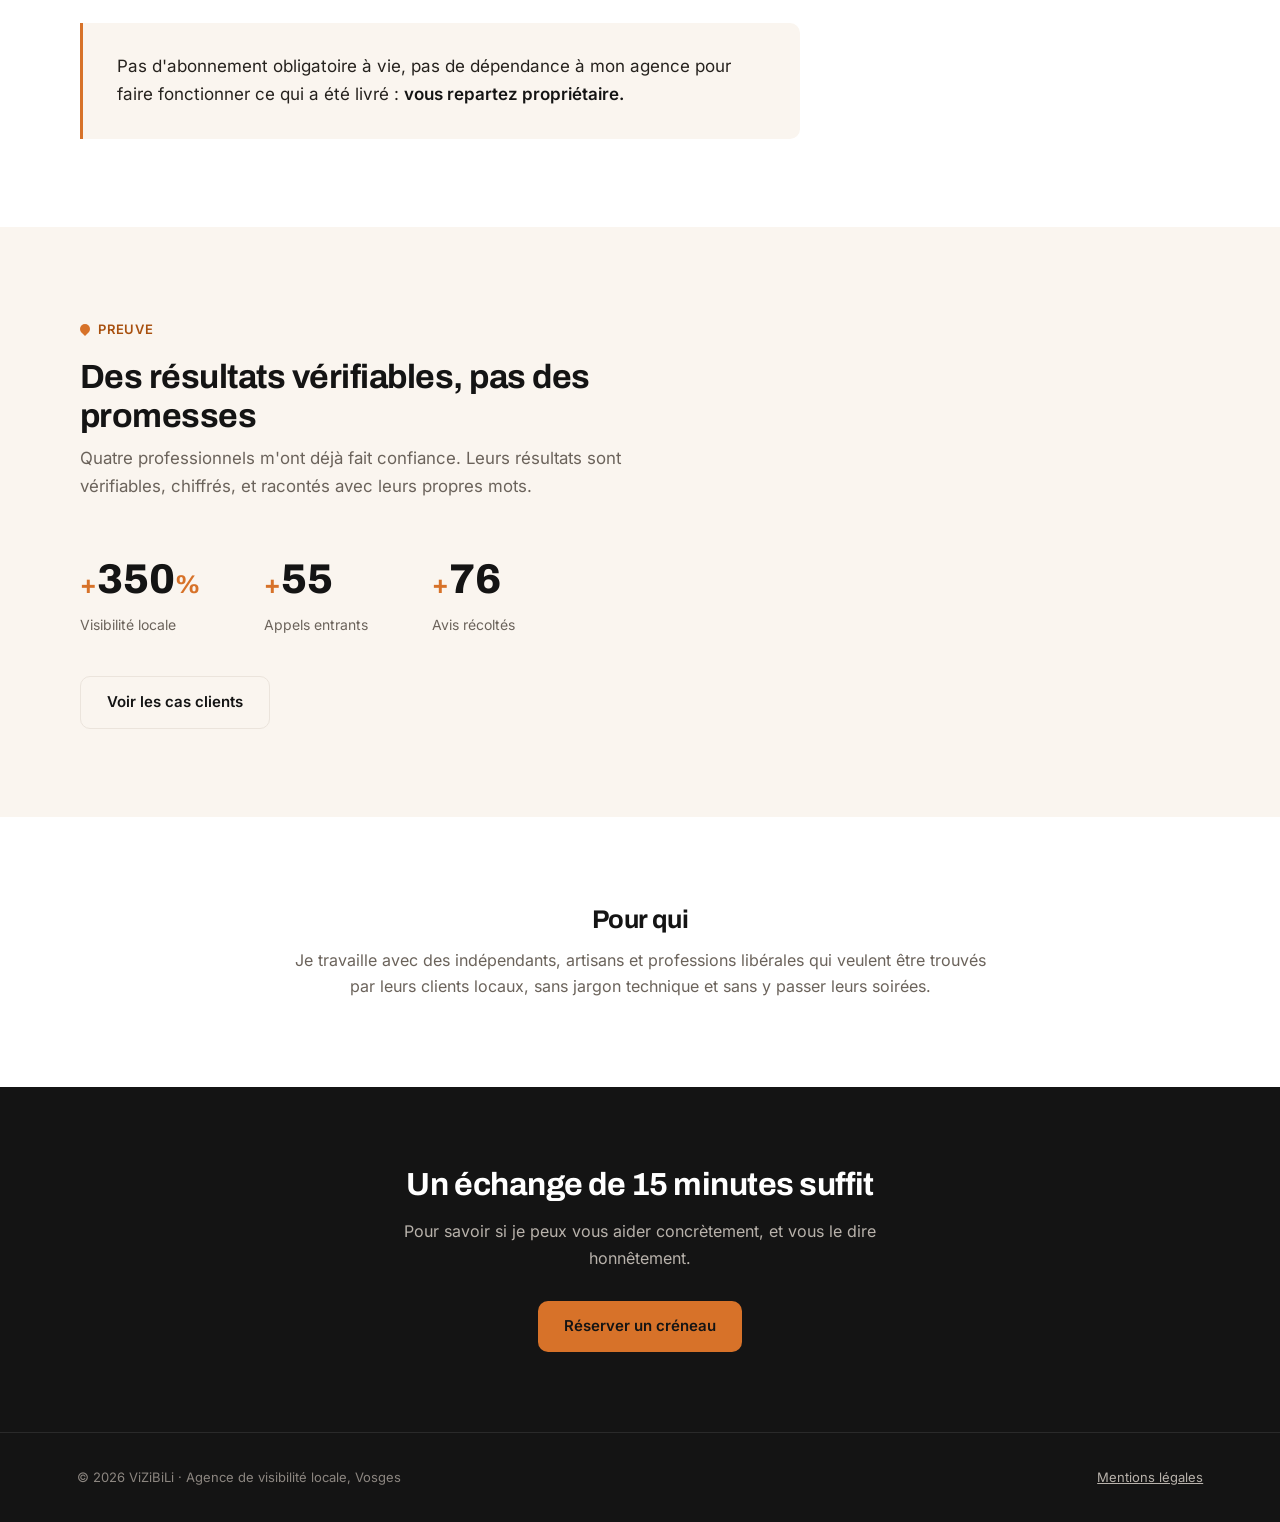
==== commit 158dd5ad: "Add files via upload" ====
--- a/index.html
+++ b/index.html
@@ -45,7 +45,7 @@
   <section>
     <div class="contenu heros">
       <div>
-        <p class="repere">Visibilité locale · Vosges</p>
+        <p class="repere">Trouvable, crédible, choisie</p>
         <h1>Votre visibilité locale, <em>entre de bonnes mains.</em></h1>
         <p class="sous-titre">Vous êtes indépendant, artisan ou professionnel libéral. Vos clients vous cherchent déjà en ligne. La question est de savoir s'ils vous trouvent, vous, ou votre concurrent le mieux positionné.</p>
         <div class="actions">
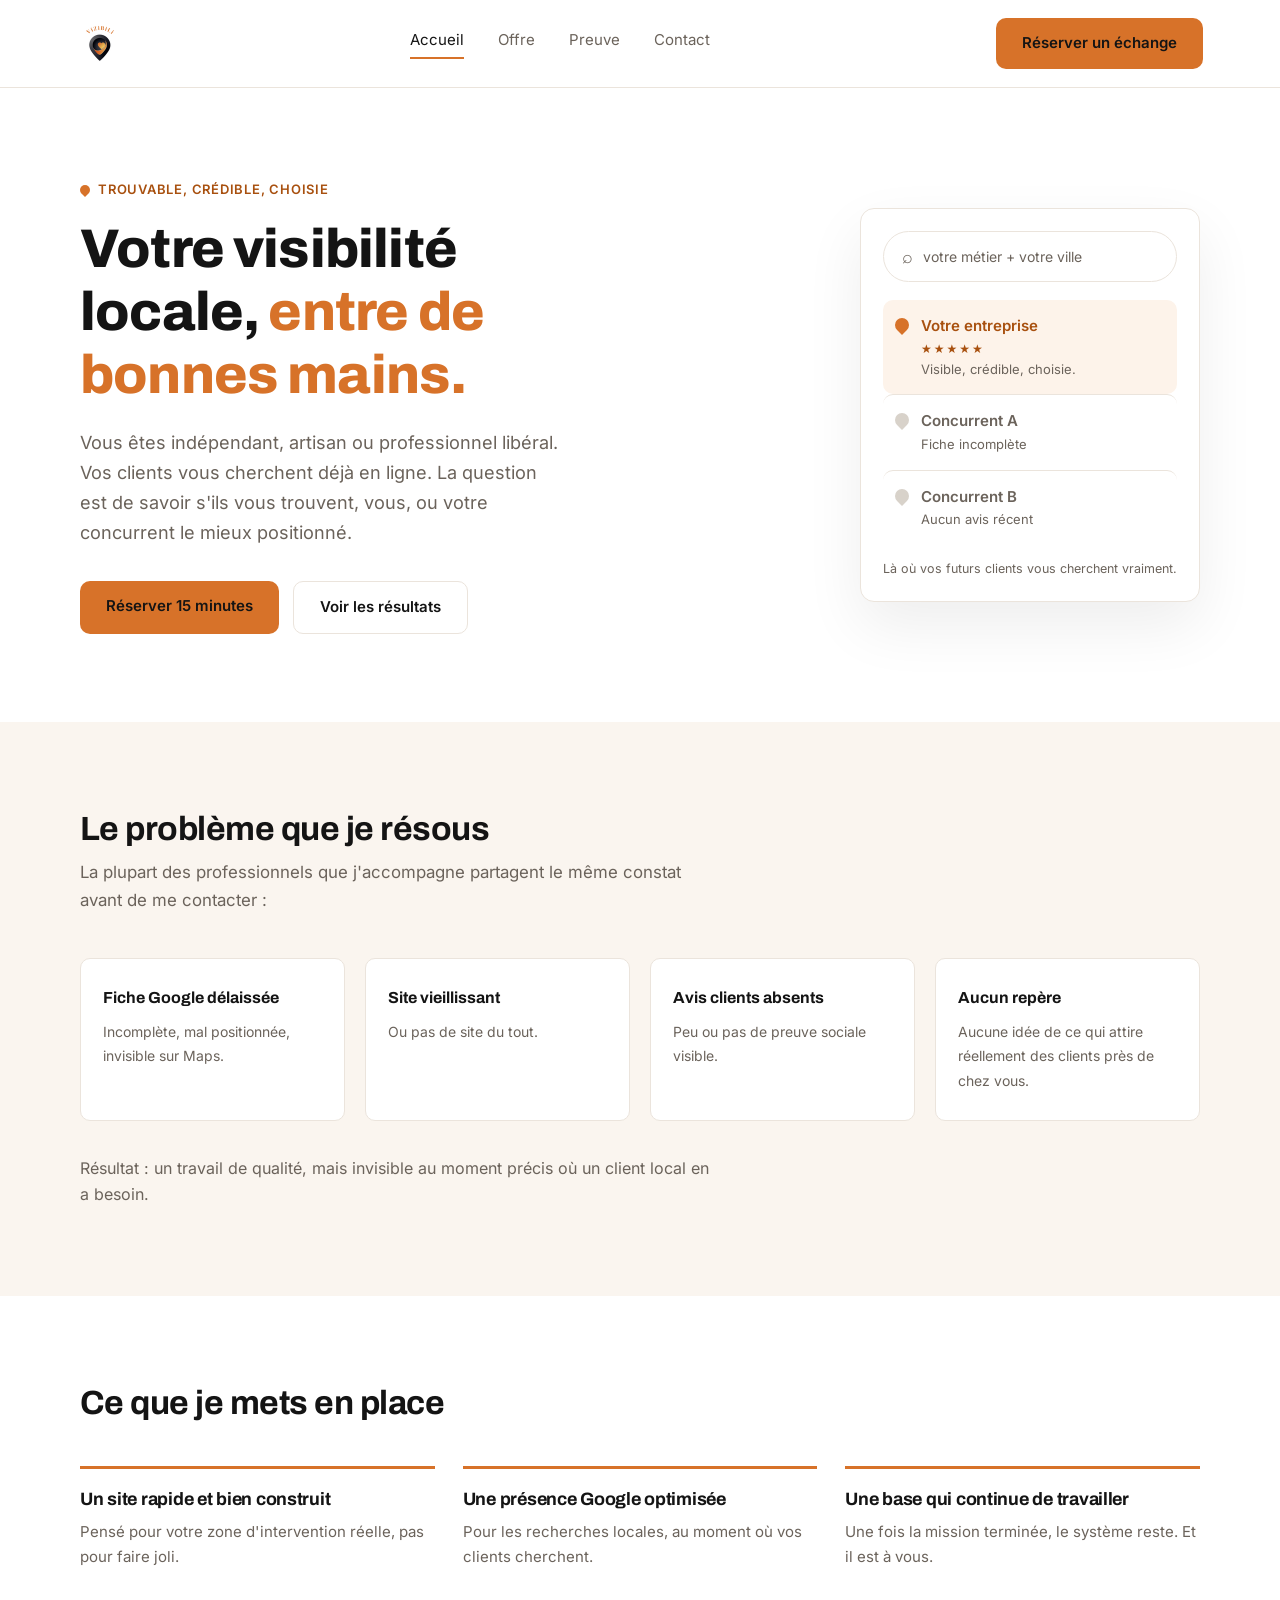
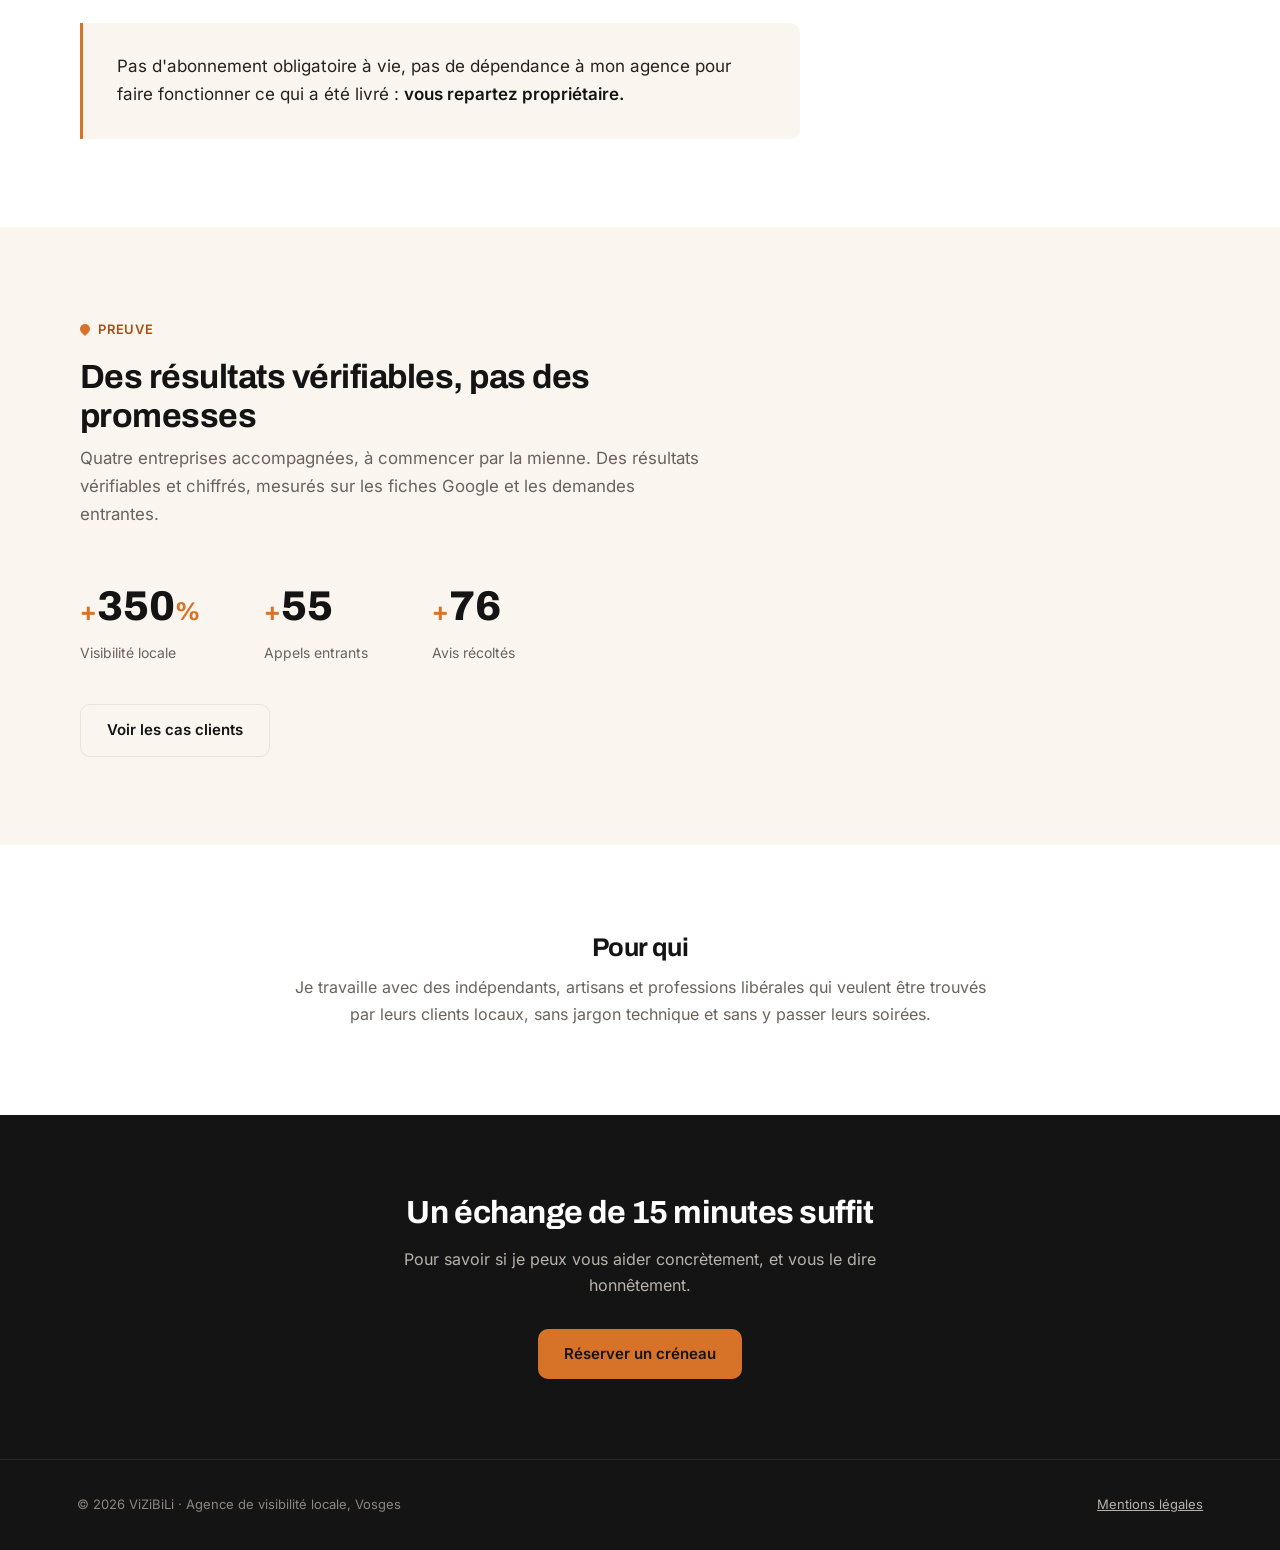
==== commit 464ae6bf: "Add files via upload" ====
--- a/index.html
+++ b/index.html
@@ -128,7 +128,7 @@
       <p class="repere">Preuve</p>
       <div class="titre-section">
         <h2>Des résultats vérifiables, pas des promesses</h2>
-        <p>Quatre professionnels m'ont déjà fait confiance. Leurs résultats sont vérifiables, chiffrés, et racontés avec leurs propres mots.</p>
+        <p>Quatre entreprises accompagnées, à commencer par la mienne. Des résultats vérifiables et chiffrés, mesurés sur les fiches Google et les demandes entrantes.</p>
       </div>
       <div class="stats-bande">
         <div class="stat"><div class="chiffre"><small>+</small>350<small>%</small></div><div class="label">Visibilité locale</div></div>
